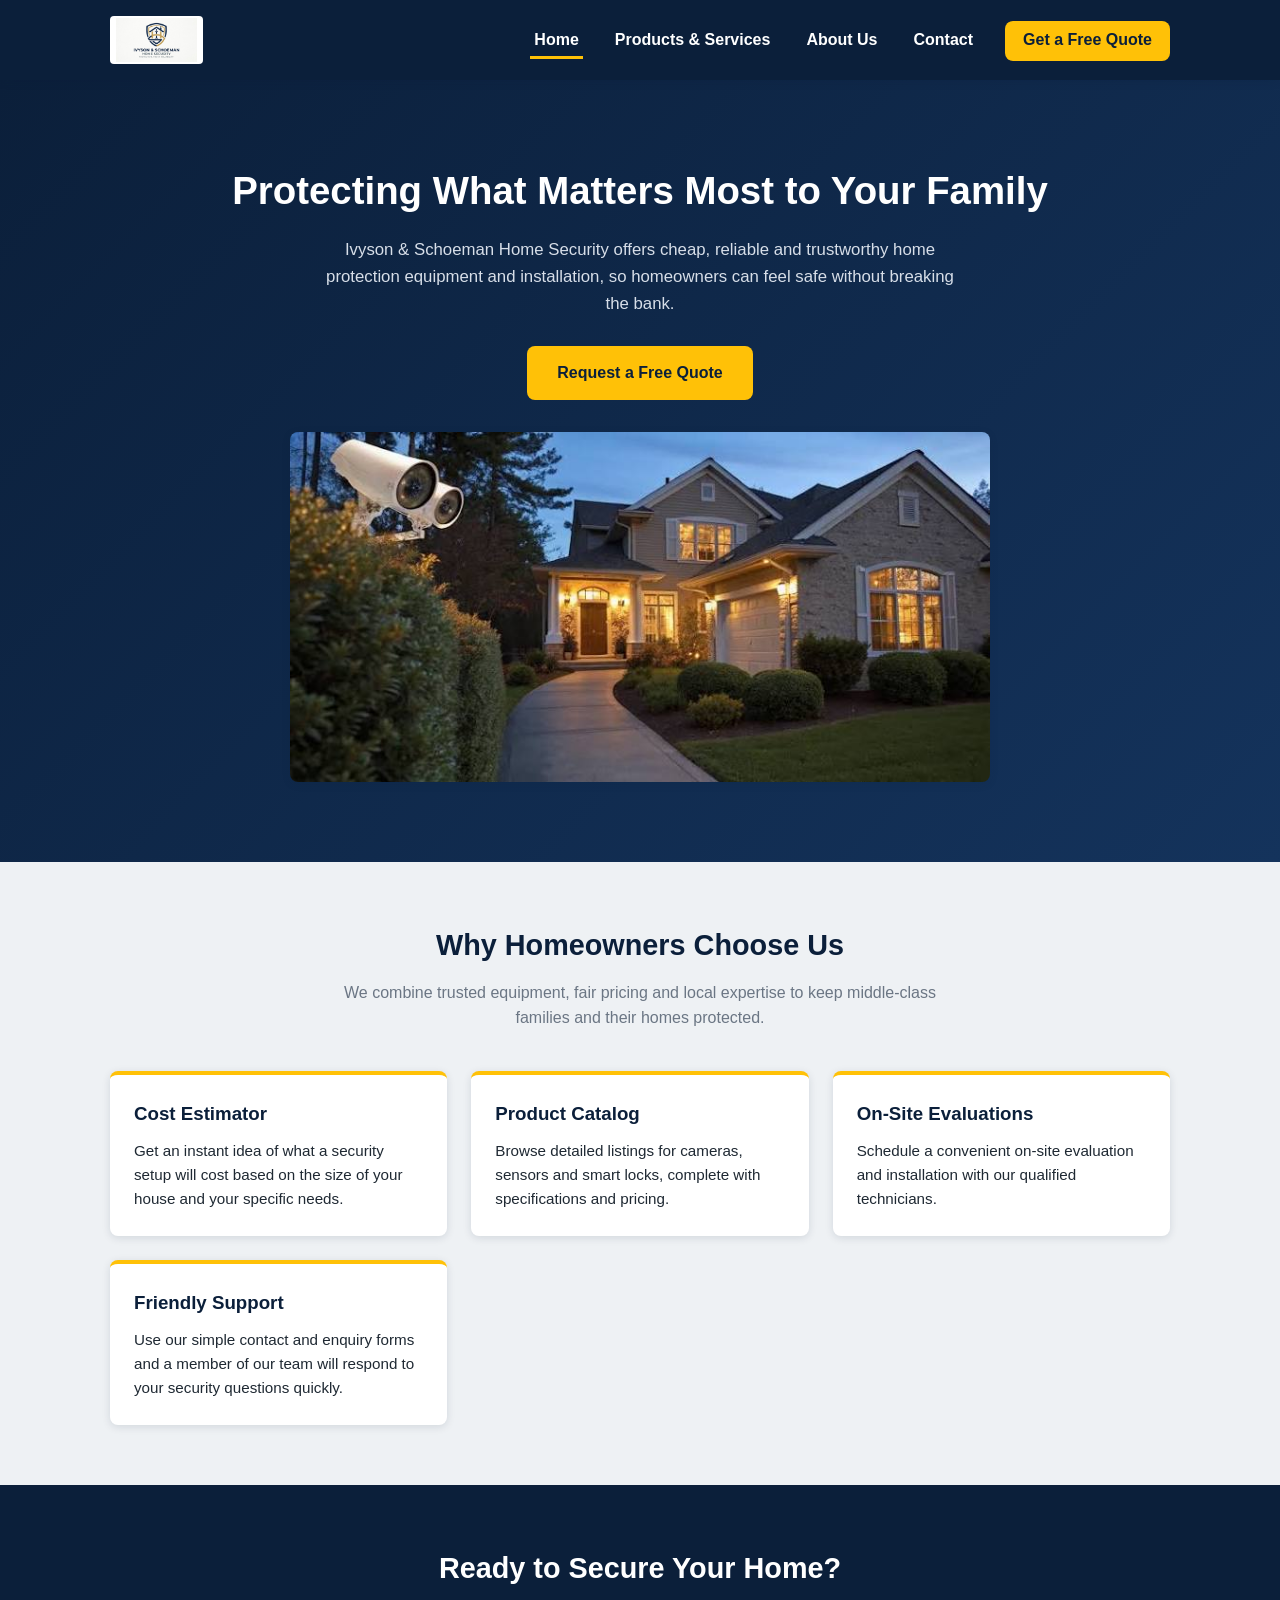
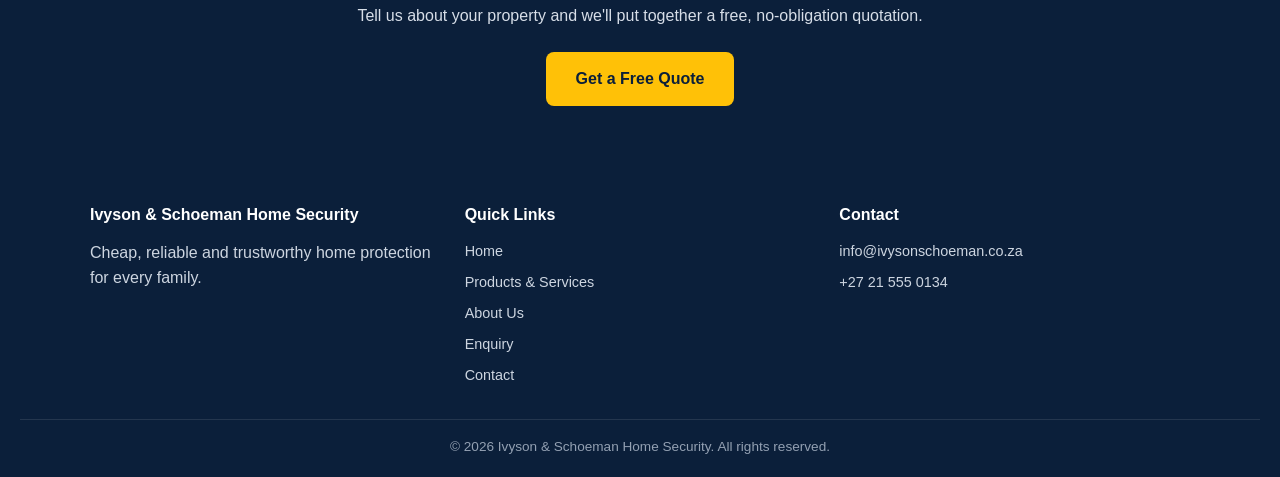
==== project/index.html @ 037d35b5 "Initial commit with project structure styling and images." ====
<!DOCTYPE html>
<html lang="en">
<head>
  <meta charset="UTF-8" />
  <meta name="viewport" content="width=device-width, initial-scale=1.0" />
  <title>Ivyson &amp; Schoeman Home Security | Home</title>
  <meta name="description" content="Ivyson & Schoeman Home Security provides affordable, reliable home security equipment and installation for families." />
  <link rel="stylesheet" href="css/style.css" />
  <link rel="icon" type="image/jpeg" href="images/favicon.jpeg" />
</head>
<body>

  <!-- ===== Header / Navigation (same structure on every page) ===== -->
  <header>
    <div class="navbar">
      <div class="logo"><a href="index.html"><img src="images/logo.jpeg" alt="Ivyson & Schoeman Home Security logo" /></a></div>
      <nav>
        <ul>
          <li><a href="index.html">Home</a></li>
          <li><a href="services.html">Products &amp; Services</a></li>
          <li><a href="about.html">About Us</a></li>
          <li><a href="contact.html">Contact</a></li>
          <li><a href="enquiry.html" class="btn-quote">Get a Free Quote</a></li>
        </ul>
      </nav>
    </div>
  </header>

  <main>
    <!-- ===== Hero section ===== -->
    <section class="hero">
      <div class="container">
        <h1>Protecting What Matters Most to Your Family</h1>
        <p>
          Ivyson &amp; Schoeman Home Security offers cheap, reliable and
          trustworthy home protection equipment and installation, so
          homeowners can feel safe without breaking the bank.
        </p>
        <a href="enquiry.html" class="btn-primary">Request a Free Quote</a>

        <!-- Hero image placeholder: replace src with a real photo in /images -->
        <div class="hero-image">
          <img src="images/hero-placeholder.jpeg" alt="Modern home fitted with security cameras and smart locks" />
        </div>
      </div>
    </section>

    <!-- ===== Why choose us / feature cards ===== -->
    <section class="page-section">
      <div class="container">
        <h2>Why Homeowners Choose Us</h2>
        <p class="section-intro">
          We combine trusted equipment, fair pricing and local expertise
          to keep middle-class families and their homes protected.
        </p>

        <div class="card-grid">
          <div class="card">
            <h3>Cost Estimator</h3>
            <p>
              Get an instant idea of what a security setup will cost
              based on the size of your house and your specific needs.
            </p>
          </div>
          <div class="card">
            <h3>Product Catalog</h3>
            <p>
              Browse detailed listings for cameras, sensors and smart
              locks, complete with specifications and pricing.
            </p>
          </div>
          <div class="card">
            <h3>On-Site Evaluations</h3>
            <p>
              Schedule a convenient on-site evaluation and installation
              with our qualified technicians.
            </p>
          </div>
          <div class="card">
            <h3>Friendly Support</h3>
            <p>
              Use our simple contact and enquiry forms and a member of
              our team will respond to your security questions quickly.
            </p>
          </div>
        </div>
      </div>
    </section>

    <!-- ===== Call to action banner ===== -->
    <section class="page-section" style="background-color:#0b1f3a; color:#fff; text-align:center;">
      <div class="container">
        <h2 style="color:#fff;">Ready to Secure Your Home?</h2>
        <p style="color:#d7dee8; max-width:600px; margin:0 auto 24px auto;">
          Tell us about your property and we'll put together a free,
          no-obligation quotation.
        </p>
        <a href="enquiry.html" class="btn-primary">Get a Free Quote</a>
      </div>
    </section>
  </main>

  <!-- ===== Footer ===== -->
  <footer>
    <div class="footer-grid">
      <div>
        <h4>Ivyson &amp; Schoeman Home Security</h4>
        <p>Cheap, reliable and trustworthy home protection for every family.</p>
      </div>
      <div>
        <h4>Quick Links</h4>
        <ul>
          <li><a href="index.html">Home</a></li>
          <li><a href="services.html">Products &amp; Services</a></li>
          <li><a href="about.html">About Us</a></li>
          <li><a href="enquiry.html">Enquiry</a></li>
          <li><a href="contact.html">Contact</a></li>
        </ul>
      </div>
      <div>
        <h4>Contact</h4>
        <ul>
          <li>info@ivysonschoeman.co.za</li>
          <li>+27 21 555 0134</li>
        </ul>
      </div>
    </div>
    <div class="footer-bottom">
      &copy; 2026 Ivyson &amp; Schoeman Home Security. All rights reserved.
    </div>
  </footer>

  <script src="js/script.js"></script>
</body>
</html>
---- project/css/style.css ----
/* =========================================================
   Ivyson & Schoeman Home Security
   Stylesheet
   Colour palette: Navy Blue, Slate Gray, Alert Yellow
   Font: clean sans-serif for maximum legibility
   ========================================================= */

/* ---- CSS Variables (colour palette + spacing) ---- */
:root {
  --navy: #0b1f3a;
  --navy-light: #14335c;
  --slate: #6b7684;
  --slate-light: #eef1f4;
  --alert-yellow: #ffc107;
  --white: #ffffff;
  --text-dark: #1f2933;
  --radius: 8px;
  --shadow: 0 2px 8px rgba(11, 31, 58, 0.12);
}

/* ---- Reset / base ---- */
* {
  margin: 0;
  padding: 0;
  box-sizing: border-box;
}

body {
  font-family: "Segoe UI", Arial, Helvetica, sans-serif;
  color: var(--text-dark);
  background-color: var(--slate-light);
  line-height: 1.6;
}

img {
  max-width: 100%;
  display: block;
}

a {
  text-decoration: none;
  color: inherit;
}

ul {
  list-style: none;
}

.container {
  max-width: 1100px;
  margin: 0 auto;
  padding: 0 20px;
}

/* ---- Header / Navigation ---- */
header {
  background-color: var(--navy);
  color: var(--white);
  position: sticky;
  top: 0;
  z-index: 100;
  box-shadow: var(--shadow);
}

.navbar {
  display: flex;
  align-items: center;
  justify-content: space-between;
  padding: 16px 20px;
  max-width: 1100px;
  margin: 0 auto;
  flex-wrap: wrap;
}

.logo {
  font-size: 1.4rem;
  font-weight: 700;
  letter-spacing: 0.5px;
  display: flex;
  align-items: center;
}

.logo span {
  color: var(--alert-yellow);
}

.logo img {
  height: 48px;
  width: auto;
  border-radius: 4px;
  background-color: var(--white);
  padding: 2px 6px;
}

/* ---- Product images (services page cards) ---- */
.card img.product-image {
  width: 100%;
  height: 160px;
  object-fit: contain;
  background-color: var(--white);
  border-radius: var(--radius);
  margin-bottom: 14px;
  padding: 10px;
}

nav ul {
  display: flex;
  gap: 28px;
  align-items: center;
  flex-wrap: wrap;
}

nav ul li a {
  font-weight: 600;
  padding: 8px 4px;
  border-bottom: 3px solid transparent;
  transition: border-color 0.2s ease, color 0.2s ease;
}

nav ul li a:hover,
nav ul li a.active {
  border-bottom-color: var(--alert-yellow);
}

.btn-quote {
  background-color: var(--alert-yellow);
  color: var(--navy);
  font-weight: 700;
  padding: 10px 18px;
  border-radius: var(--radius);
  transition: transform 0.15s ease, background-color 0.15s ease;
}

.btn-quote:hover {
  background-color: #ffd54a;
  transform: translateY(-2px);
}

/* ---- Hero section (index page) ---- */
.hero {
  background: linear-gradient(135deg, var(--navy) 0%, var(--navy-light) 100%);
  color: var(--white);
  padding: 80px 20px;
  text-align: center;
}

.hero h1 {
  font-size: 2.4rem;
  margin-bottom: 16px;
}

.hero p {
  max-width: 640px;
  margin: 0 auto 28px auto;
  color: #d7dee8;
  font-size: 1.05rem;
}

.hero-image {
  margin: 32px auto 0 auto;
  max-width: 700px;
  border-radius: var(--radius);
  overflow: hidden;
  box-shadow: var(--shadow);
}

.btn-primary {
  display: inline-block;
  background-color: var(--alert-yellow);
  color: var(--navy);
  font-weight: 700;
  padding: 14px 30px;
  border-radius: var(--radius);
  transition: transform 0.15s ease;
}

.btn-primary:hover {
  transform: translateY(-2px);
}

/* ---- Generic page sections ---- */
.page-section {
  padding: 60px 20px;
}

.page-section h2 {
  color: var(--navy);
  font-size: 1.8rem;
  margin-bottom: 12px;
  text-align: center;
}

.section-intro {
  text-align: center;
  color: var(--slate);
  max-width: 640px;
  margin: 0 auto 40px auto;
}

/* ---- Card layout ---- */
.card-grid {
  display: grid;
  grid-template-columns: repeat(auto-fit, minmax(260px, 1fr));
  gap: 24px;
  margin-top: 30px;
}

.card {
  background-color: var(--white);
  border-radius: var(--radius);
  box-shadow: var(--shadow);
  padding: 24px;
  border-top: 4px solid var(--alert-yellow);
  transition: transform 0.15s ease;
}

.card:hover {
  transform: translateY(-4px);
}

.card h3 {
  color: var(--navy);
  margin-bottom: 10px;
}

.card p {
  color: var(--text-dark);
  font-size: 0.95rem;
}

.card ul {
  margin-top: 10px;
}

.card ul li {
  padding-left: 18px;
  position: relative;
  margin-bottom: 6px;
  font-size: 0.9rem;
}

.card ul li::before {
  content: "\2713";
  position: absolute;
  left: 0;
  color: var(--alert-yellow);
  font-weight: 700;
}

/* ---- Two-column layout (about page) ---- */
.two-col {
  display: grid;
  grid-template-columns: 1fr 1fr;
  gap: 40px;
  align-items: center;
}

@media (max-width: 700px) {
  .two-col {
    grid-template-columns: 1fr;
  }
}

/* ---- Team members ---- */
.team-grid {
  display: grid;
  grid-template-columns: repeat(auto-fit, minmax(220px, 1fr));
  gap: 24px;
  margin-top: 30px;
}

.team-card {
  background-color: var(--white);
  border-radius: var(--radius);
  box-shadow: var(--shadow);
  text-align: center;
  padding: 24px;
}

.team-card .avatar {
  width: 90px;
  height: 90px;
  border-radius: 50%;
  background-color: var(--slate-light);
  border: 3px solid var(--alert-yellow);
  margin: 0 auto 14px auto;
  display: flex;
  align-items: center;
  justify-content: center;
  font-weight: 700;
  color: var(--navy);
  font-size: 1.3rem;
}

/* ---- Pricing table ---- */
.pricing-table {
  width: 100%;
  border-collapse: collapse;
  margin-top: 30px;
  background-color: var(--white);
  box-shadow: var(--shadow);
  border-radius: var(--radius);
  overflow: hidden;
}

.pricing-table th,
.pricing-table td {
  padding: 14px 18px;
  text-align: left;
  border-bottom: 1px solid var(--slate-light);
}

.pricing-table th {
  background-color: var(--navy);
  color: var(--white);
}

.pricing-table tr:last-child td {
  font-weight: 700;
  color: var(--navy);
}

/* ---- Forms (enquiry / contact) ---- */
.form-wrapper {
  background-color: var(--white);
  max-width: 640px;
  margin: 0 auto;
  padding: 32px;
  border-radius: var(--radius);
  box-shadow: var(--shadow);
}

.form-group {
  margin-bottom: 18px;
}

.form-group label {
  display: block;
  font-weight: 600;
  margin-bottom: 6px;
  color: var(--navy);
}

.form-group input,
.form-group select,
.form-group textarea {
  width: 100%;
  padding: 10px 12px;
  border: 1px solid #c7cdd4;
  border-radius: var(--radius);
  font-family: inherit;
  font-size: 0.95rem;
}

.form-group input:focus,
.form-group select:focus,
.form-group textarea:focus {
  outline: 2px solid var(--alert-yellow);
  border-color: var(--navy);
}

.radio-group {
  display: flex;
  gap: 20px;
  flex-wrap: wrap;
}

.radio-group label {
  display: flex;
  align-items: center;
  gap: 6px;
  font-weight: 400;
  color: var(--text-dark);
}

/* ---- Contact info / locations ---- */
.locations-grid {
  display: grid;
  grid-template-columns: repeat(auto-fit, minmax(260px, 1fr));
  gap: 24px;
  margin-bottom: 40px;
}

.map-embed {
  width: 100%;
  height: 260px;
  border: 0;
  border-radius: var(--radius);
  margin-top: 14px;
}

/* ---- Footer ---- */
footer {
  background-color: var(--navy);
  color: #cdd5e0;
  padding: 36px 20px 20px 20px;
}

.footer-grid {
  display: grid;
  grid-template-columns: repeat(auto-fit, minmax(200px, 1fr));
  gap: 24px;
  max-width: 1100px;
  margin: 0 auto;
}

.footer-grid h4 {
  color: var(--white);
  margin-bottom: 12px;
}

.footer-grid ul li {
  margin-bottom: 8px;
  font-size: 0.9rem;
}

.footer-bottom {
  text-align: center;
  margin-top: 24px;
  padding-top: 16px;
  border-top: 1px solid rgba(255, 255, 255, 0.1);
  font-size: 0.85rem;
  color: #93a0b2;
}
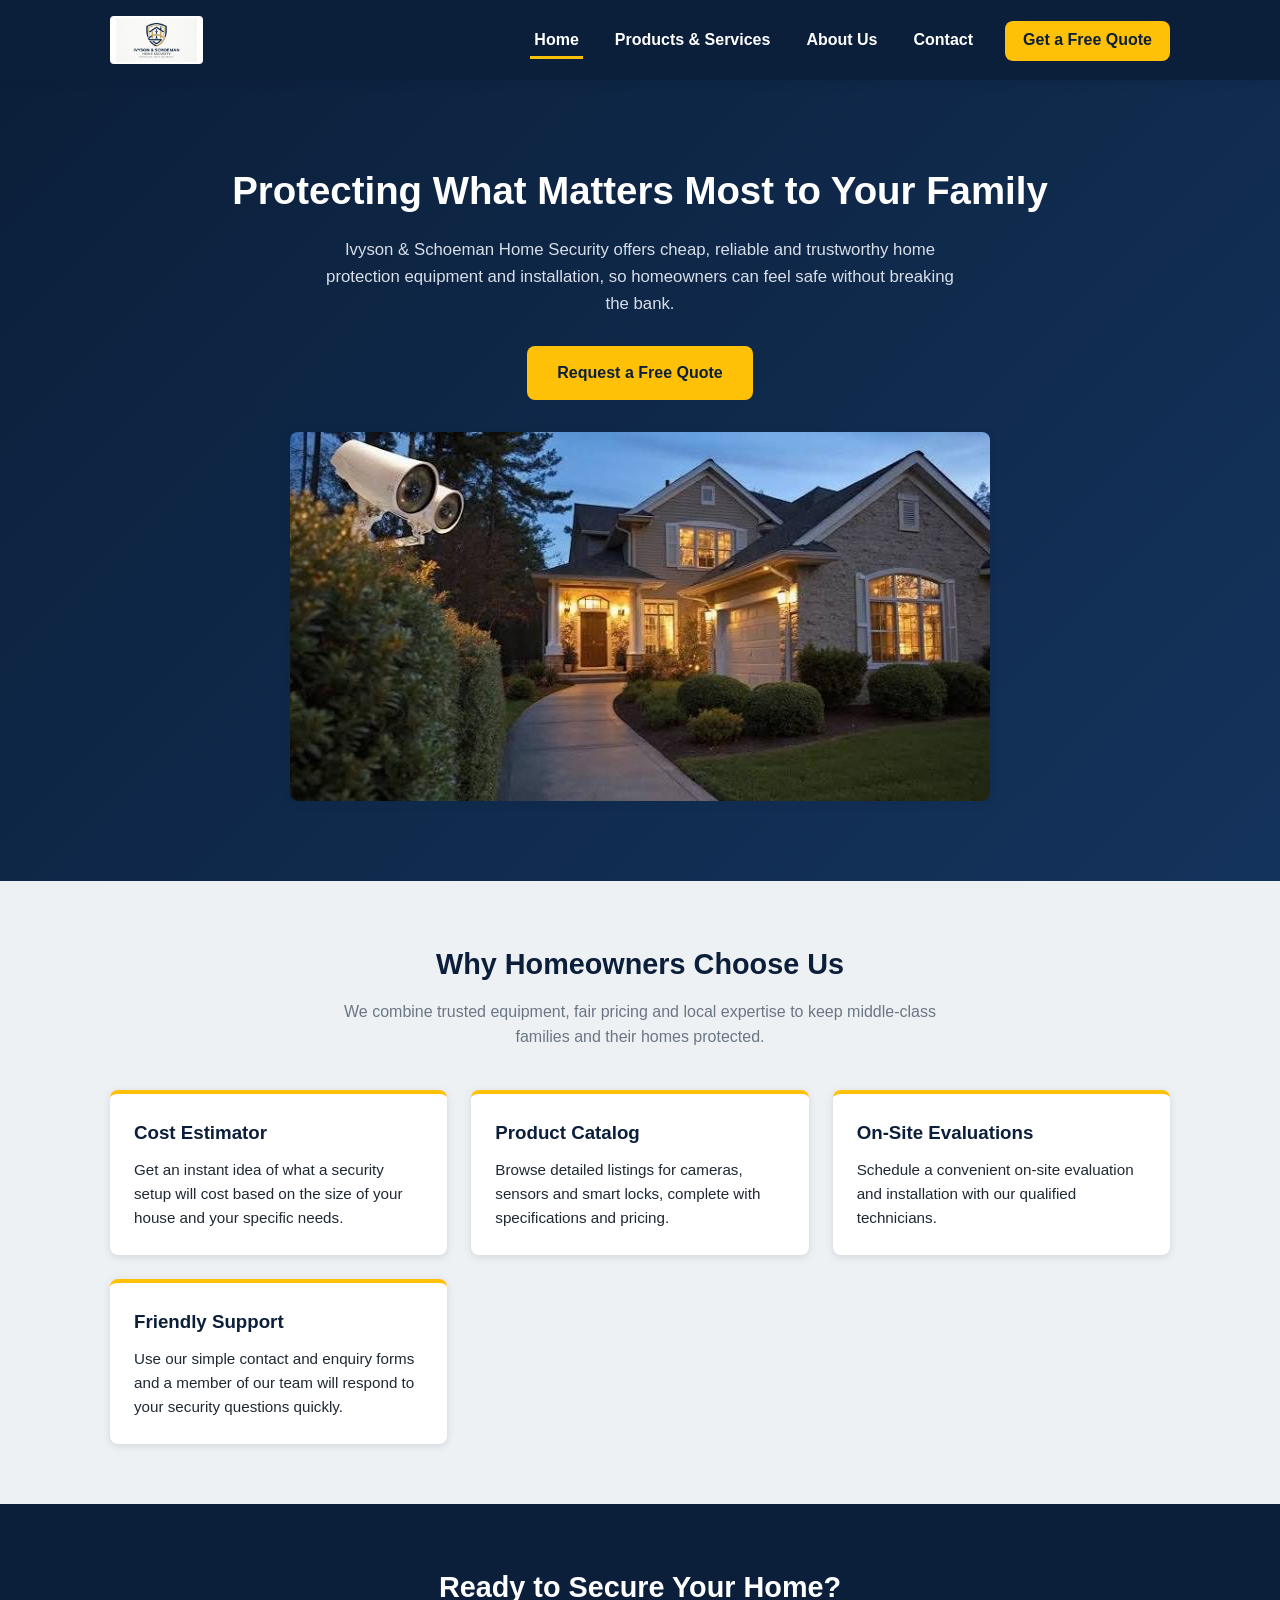
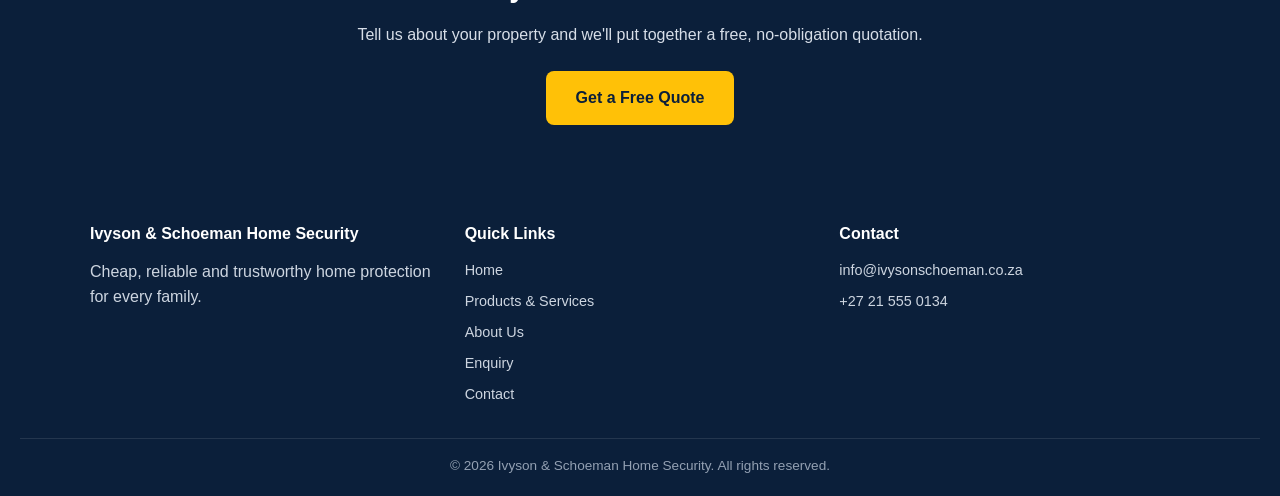
==== commit e0c25749: "Part 2: add responsive CSS, CSS-only hamburger nav and srcset images Co-Authored-By: Claude Sonnet 5" ====
--- a/project/index.html
+++ b/project/index.html
@@ -14,6 +14,12 @@
   <header>
     <div class="navbar">
       <div class="logo"><a href="index.html"><img src="images/logo.jpeg" alt="Ivyson & Schoeman Home Security logo" /></a></div>
+
+      <input type="checkbox" id="nav-toggle" class="nav-toggle" />
+      <label for="nav-toggle" class="nav-toggle-label" aria-label="Toggle navigation menu">
+        <span></span><span></span><span></span>
+      </label>
+
       <nav>
         <ul>
           <li><a href="index.html">Home</a></li>
@@ -40,7 +46,13 @@
 
         <!-- Hero image placeholder: replace src with a real photo in /images -->
         <div class="hero-image">
-          <img src="images/hero-placeholder.jpeg" alt="Modern home fitted with security cameras and smart locks" />
+          <img
+            src="images/hero-placeholder-738w.jpeg"
+            srcset="images/hero-placeholder-400w.jpeg 400w, images/hero-placeholder-738w.jpeg 738w"
+            sizes="(max-width: 700px) 100vw, 700px"
+            alt="Modern home fitted with security cameras and smart locks"
+            width="738" height="369"
+          />
         </div>
       </div>
     </section>
--- a/project/css/style.css
+++ b/project/css/style.css
@@ -25,6 +25,13 @@
   box-sizing: border-box;
 }
 
+html {
+  /* Base font size drives every rem value on the page, so scaling
+     this one rule is enough to adjust the whole type scale
+     per breakpoint (see the media queries below). */
+  font-size: 100%; /* 1rem = 16px */
+}
+
 body {
   font-family: "Segoe UI", Arial, Helvetica, sans-serif;
   color: var(--text-dark);
@@ -105,7 +112,7 @@
 
 nav ul {
   display: flex;
-  gap: 28px;
+  gap: 1.75rem;
   align-items: center;
   flex-wrap: wrap;
 }
@@ -118,8 +125,37 @@
 }
 
 nav ul li a:hover,
+nav ul li a:focus-visible,
 nav ul li a.active {
   border-bottom-color: var(--alert-yellow);
+}
+
+nav ul li a:focus-visible {
+  outline: 2px solid var(--alert-yellow);
+  outline-offset: 2px;
+}
+
+/* ---- Mobile nav toggle (CSS-only checkbox hack, no JS required) ---- */
+.nav-toggle {
+  display: none;
+}
+
+.nav-toggle-label {
+  display: none;
+  flex-direction: column;
+  justify-content: space-between;
+  width: 26px;
+  height: 20px;
+  cursor: pointer;
+}
+
+.nav-toggle-label span {
+  display: block;
+  height: 3px;
+  width: 100%;
+  background-color: var(--white);
+  border-radius: 2px;
+  transition: transform 0.2s ease, opacity 0.2s ease;
 }
 
 .btn-quote {
@@ -145,13 +181,13 @@
 }
 
 .hero h1 {
-  font-size: 2.4rem;
-  margin-bottom: 16px;
+  font-size: clamp(1.75rem, 4vw + 1rem, 2.4rem);
+  margin-bottom: 1rem;
 }
 
 .hero p {
-  max-width: 640px;
-  margin: 0 auto 28px auto;
+  max-width: 40rem;
+  margin: 0 auto 1.75rem auto;
   color: #d7dee8;
   font-size: 1.05rem;
 }
@@ -253,12 +289,6 @@
   grid-template-columns: 1fr 1fr;
   gap: 40px;
   align-items: center;
-}
-
-@media (max-width: 700px) {
-  .two-col {
-    grid-template-columns: 1fr;
-  }
 }
 
 /* ---- Team members ---- */
@@ -422,3 +452,154 @@
   font-size: 0.85rem;
   color: #93a0b2;
 }
+
+/* =========================================================
+   Responsive Design
+   Breakpoints:
+     Desktop : 993px and up   (default styles above)
+     Tablet  : 701px – 992px
+     Mobile  : 700px and below
+   ========================================================= */
+
+/* ---- Tablet (≤ 992px): tighten spacing, keep multi-column ---- */
+@media (max-width: 992px) {
+  .container {
+    padding: 0 1.25rem;
+  }
+
+  .hero {
+    padding: 4rem 1.25rem;
+  }
+
+  .page-section {
+    padding: 3rem 1.25rem;
+  }
+
+  .card-grid,
+  .team-grid,
+  .locations-grid {
+    grid-template-columns: repeat(auto-fit, minmax(220px, 1fr));
+  }
+}
+
+/* ---- Mobile (≤ 700px): single-column layout, hamburger nav ---- */
+@media (max-width: 700px) {
+  html {
+    font-size: 93.75%; /* ~15px base: scales every rem value down together */
+  }
+
+  /* Collapsible navigation */
+  .navbar {
+    position: relative;
+  }
+
+  .nav-toggle-label {
+    display: flex;
+  }
+
+  nav {
+    flex-basis: 100%;
+  }
+
+  nav ul {
+    display: none;
+    flex-direction: column;
+    align-items: stretch;
+    gap: 0;
+    width: 100%;
+    padding-top: 12px;
+  }
+
+  nav ul li a {
+    display: block;
+    padding: 12px 4px;
+    border-bottom: 1px solid rgba(255, 255, 255, 0.12);
+  }
+
+  nav ul li a.active,
+  nav ul li a:hover {
+    border-bottom: 1px solid rgba(255, 255, 255, 0.12);
+    color: var(--alert-yellow);
+  }
+
+  .btn-quote {
+    text-align: center;
+    margin-top: 8px;
+  }
+
+  .nav-toggle:checked ~ nav ul {
+    display: flex;
+  }
+
+  .nav-toggle:checked ~ .nav-toggle-label span:nth-child(1) {
+    transform: translateY(8px) rotate(45deg);
+  }
+
+  .nav-toggle:checked ~ .nav-toggle-label span:nth-child(2) {
+    opacity: 0;
+  }
+
+  .nav-toggle:checked ~ .nav-toggle-label span:nth-child(3) {
+    transform: translateY(-8px) rotate(-45deg);
+  }
+
+  /* Hero */
+  .hero {
+    padding: 3rem 1rem;
+  }
+
+  .hero-image {
+    margin-top: 1.5rem;
+  }
+
+  /* Section headings */
+  .page-section {
+    padding: 2.5rem 1rem;
+  }
+
+  .page-section h2 {
+    font-size: 1.5rem;
+  }
+
+  /* Single-column layouts on small screens */
+  .card-grid,
+  .team-grid,
+  .locations-grid,
+  .footer-grid,
+  .two-col {
+    grid-template-columns: 1fr;
+  }
+
+  /* Pricing table: allow horizontal scroll instead of squashing text */
+  .pricing-table {
+    display: block;
+    overflow-x: auto;
+    white-space: nowrap;
+  }
+
+  .form-wrapper {
+    padding: 1.5rem;
+  }
+
+  .radio-group {
+    flex-direction: column;
+    gap: 10px;
+  }
+}
+
+/* ---- Small mobile (≤ 420px): extra breathing room on tiny screens ---- */
+@media (max-width: 420px) {
+  .hero h1 {
+    font-size: 1.6rem;
+  }
+
+  .btn-primary,
+  .btn-quote {
+    width: 100%;
+    text-align: center;
+  }
+
+  .logo img {
+    height: 38px;
+  }
+}
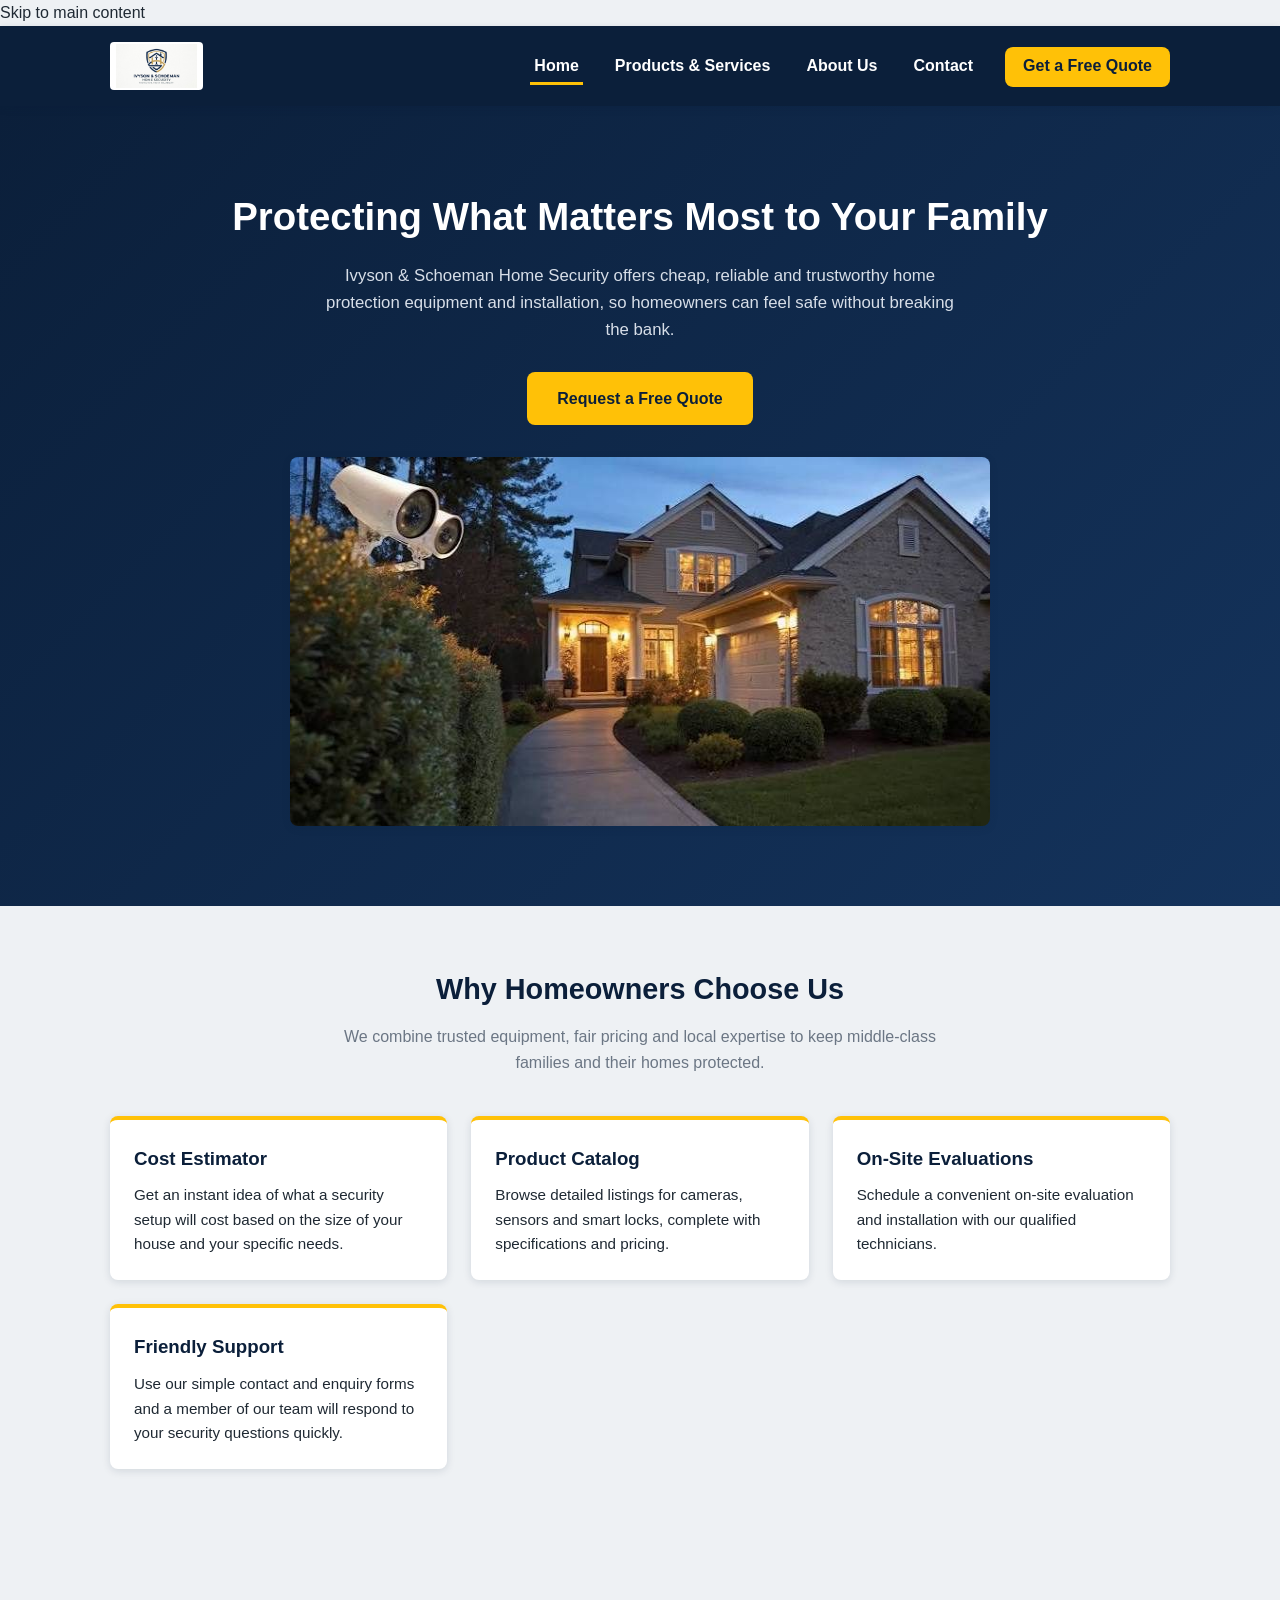
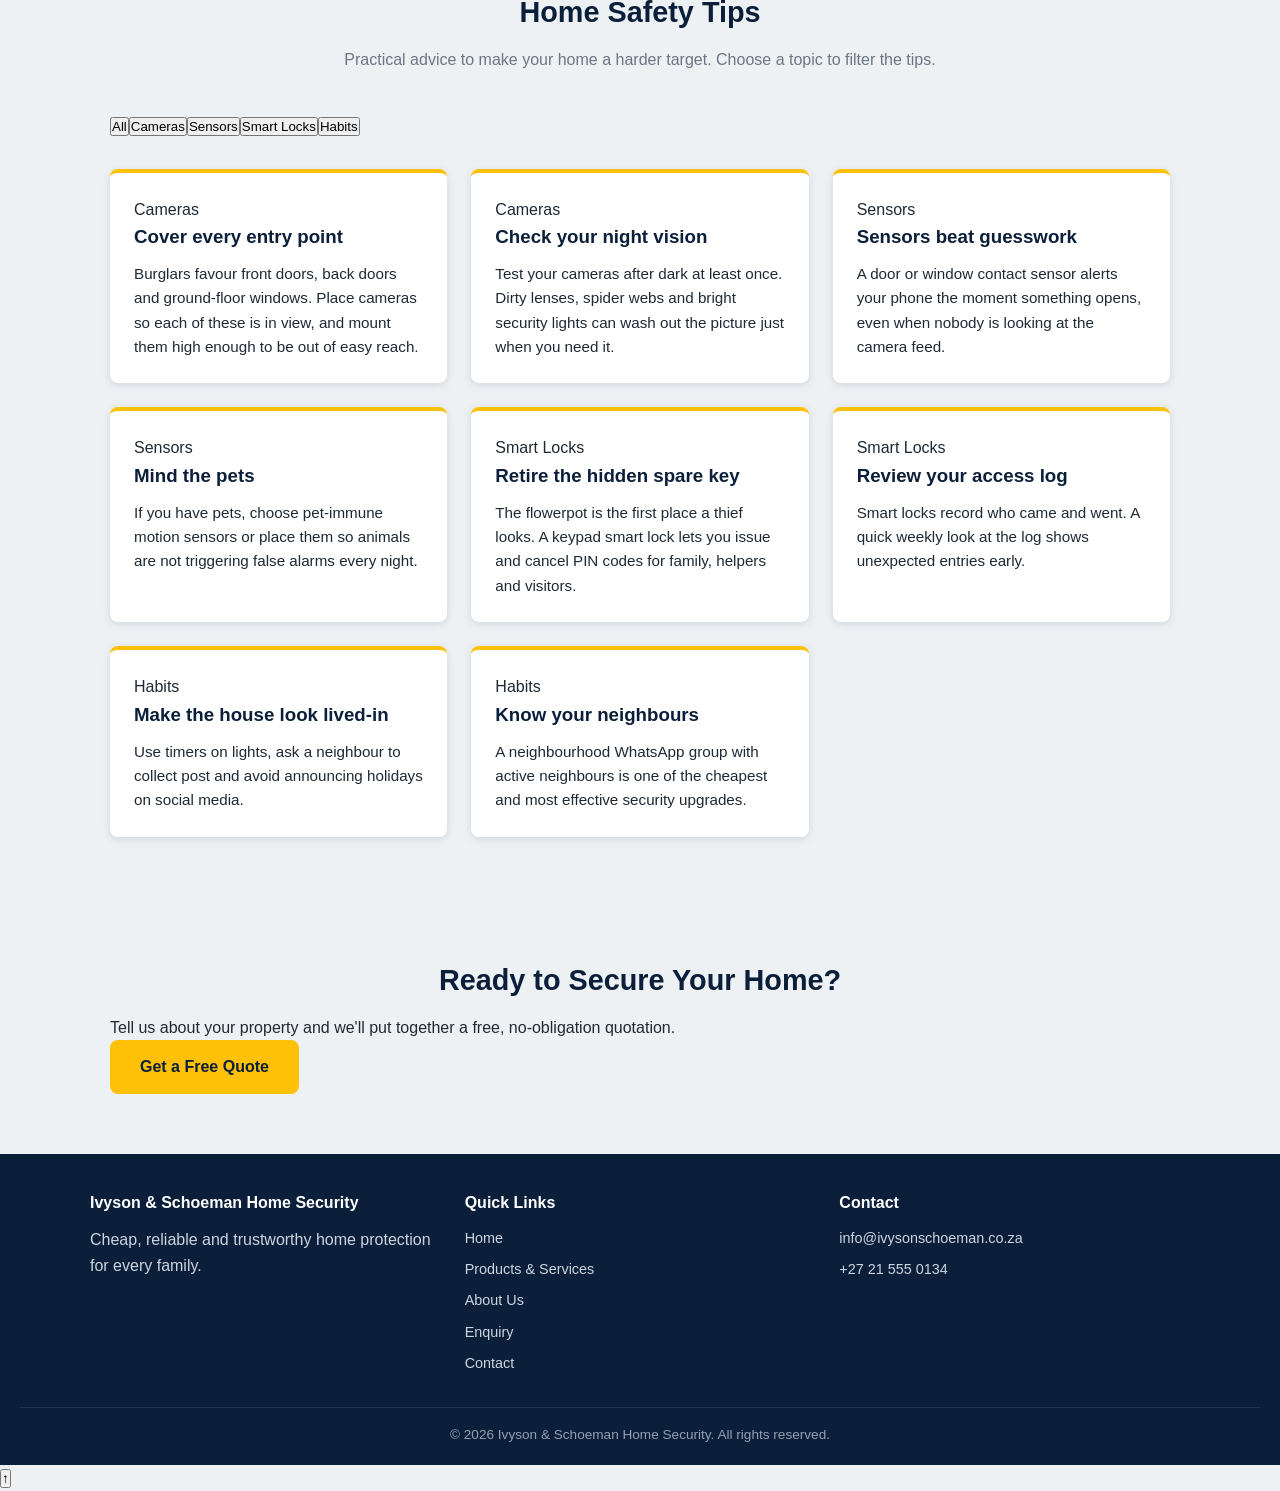
==== commit 91142ad1: "Home: add dynamic home-safety tips with filter, shared script helpers, scroll reveal and accordion; " ====
--- a/project/index.html
+++ b/project/index.html
@@ -3,17 +3,49 @@
 <head>
   <meta charset="UTF-8" />
   <meta name="viewport" content="width=device-width, initial-scale=1.0" />
-  <title>Ivyson &amp; Schoeman Home Security | Home</title>
-  <meta name="description" content="Ivyson & Schoeman Home Security provides affordable, reliable home security equipment and installation for families." />
+  <title>Affordable Home Security Systems | Ivyson &amp; Schoeman</title>
+  <meta name="description" content="Cheap, reliable home security in Cape Town and Johannesburg: CCTV cameras, door and window sensors and smart locks, with free quotes and professional installation." />
+  <meta name="keywords" content="home security, home security South Africa, security cameras, CCTV installation, smart locks, door sensors, burglar alarm, free security quote, Cape Town, Johannesburg" />
+  <meta name="author" content="Ivyson &amp; Schoeman Home Security" />
+  <meta name="robots" content="index, follow" />
+  <meta name="theme-color" content="#0b1f3a" />
+  <link rel="canonical" href="https://ivyson-schoeman-security.netlify.app/" />
+  <meta property="og:type" content="website" />
+  <meta property="og:site_name" content="Ivyson &amp; Schoeman Home Security" />
+  <meta property="og:title" content="Affordable Home Security Systems | Ivyson &amp; Schoeman" />
+  <meta property="og:description" content="Cheap, reliable home security in Cape Town and Johannesburg: CCTV cameras, door and window sensors and smart locks, with free quotes and professional installation." />
+  <meta property="og:url" content="https://ivyson-schoeman-security.netlify.app/" />
+  <meta property="og:image" content="https://ivyson-schoeman-security.netlify.app/images/home-security-hero-738w.jpeg" />
+  <meta http-equiv="Content-Security-Policy" content="default-src 'self'; script-src 'self' https://cdnjs.cloudflare.com; style-src 'self' https://cdnjs.cloudflare.com; img-src 'self' data: https://*.tile.openstreetmap.org https://cdnjs.cloudflare.com; connect-src 'self'; font-src 'self'; frame-src 'none'; object-src 'none'; base-uri 'self'; form-action 'self' mailto:" />
+  <meta http-equiv="X-Content-Type-Options" content="nosniff" />
+  <meta name="referrer" content="strict-origin-when-cross-origin" />
   <link rel="stylesheet" href="css/style.css" />
   <link rel="icon" type="image/jpeg" href="images/favicon.jpeg" />
+  <script type="application/ld+json">
+  {
+    "@context": "https://schema.org",
+    "@type": "HomeAndConstructionBusiness",
+    "name": "Ivyson & Schoeman Home Security",
+    "description": "Home security equipment and installation: cameras, sensors and smart locks.",
+    "url": "https://ivyson-schoeman-security.netlify.app/",
+    "email": "info@ivysonschoeman.co.za",
+    "telephone": "+27215550134",
+    "areaServed": ["Cape Town", "Johannesburg"],
+    "founder": [{"@type": "Person", "name": "Samuel Ivyson"}, {"@type": "Person", "name": "Du-Plessis Schoeman"}],
+    "address": [
+      {"@type": "PostalAddress", "streetAddress": "12 Protea Street, Bellville", "addressLocality": "Cape Town", "postalCode": "7530", "addressCountry": "ZA"},
+      {"@type": "PostalAddress", "streetAddress": "45 Voortrekker Avenue, Randburg", "addressLocality": "Johannesburg", "postalCode": "2194", "addressCountry": "ZA"}
+    ]
+  }
+  </script>
 </head>
 <body>
+  <a class="skip-link" href="#main">Skip to main content</a>
 
   <!-- ===== Header / Navigation (same structure on every page) ===== -->
   <header>
     <div class="navbar">
-      <div class="logo"><a href="index.html"><img src="images/logo.jpeg" alt="Ivyson & Schoeman Home Security logo" /></a></div>
+      <div class="logo"><a href="index.html"><img src="images/ivyson-schoeman-logo.jpeg" alt="Ivyson & Schoeman Home Security logo" /></a></div>
 
       <input type="checkbox" id="nav-toggle" class="nav-toggle" />
       <label for="nav-toggle" class="nav-toggle-label" aria-label="Toggle navigation menu">
@@ -32,7 +64,7 @@
     </div>
   </header>
 
-  <main>
+  <main id="main">
     <!-- ===== Hero section ===== -->
     <section class="hero">
       <div class="container">
@@ -47,8 +79,8 @@
         <!-- Hero image placeholder: replace src with a real photo in /images -->
         <div class="hero-image">
           <img
-            src="images/hero-placeholder-738w.jpeg"
-            srcset="images/hero-placeholder-400w.jpeg 400w, images/hero-placeholder-738w.jpeg 738w"
+            src="images/home-security-hero-738w.jpeg"
+            srcset="images/home-security-hero-400w.jpeg 400w, images/home-security-hero-738w.jpeg 738w"
             sizes="(max-width: 700px) 100vw, 700px"
             alt="Modern home fitted with security cameras and smart locks"
             width="738" height="369"
@@ -99,11 +131,27 @@
       </div>
     </section>
 
+    <!-- ===== Home safety tips (loaded dynamically from data/tips.json) ===== -->
+    <section class="page-section section-alt" id="safety-tips">
+      <div class="container">
+        <h2>Home Safety Tips</h2>
+        <p class="section-intro">
+          Practical advice to make your home a harder target. Choose a
+          topic to filter the tips.
+        </p>
+        <div class="chip-row" id="tip-filters" role="group" aria-label="Filter safety tips by topic"></div>
+        <div class="card-grid" id="tips-grid" aria-live="polite">
+          <p class="status-msg">Loading safety tips&hellip;</p>
+        </div>
+        <noscript><p class="status-msg">Enable JavaScript to see our home safety tips.</p></noscript>
+      </div>
+    </section>
+
     <!-- ===== Call to action banner ===== -->
-    <section class="page-section" style="background-color:#0b1f3a; color:#fff; text-align:center;">
+    <section class="page-section section-navy">
       <div class="container">
-        <h2 style="color:#fff;">Ready to Secure Your Home?</h2>
-        <p style="color:#d7dee8; max-width:600px; margin:0 auto 24px auto;">
+        <h2>Ready to Secure Your Home?</h2>
+        <p class="cta-text">
           Tell us about your property and we'll put together a free,
           no-obligation quotation.
         </p>
@@ -142,6 +190,7 @@
     </div>
   </footer>
 
-  <script src="js/script.js"></script>
+  <script src="js/script.js" defer></script>
+  <script src="js/tips.js" defer></script>
 </body>
 </html>
